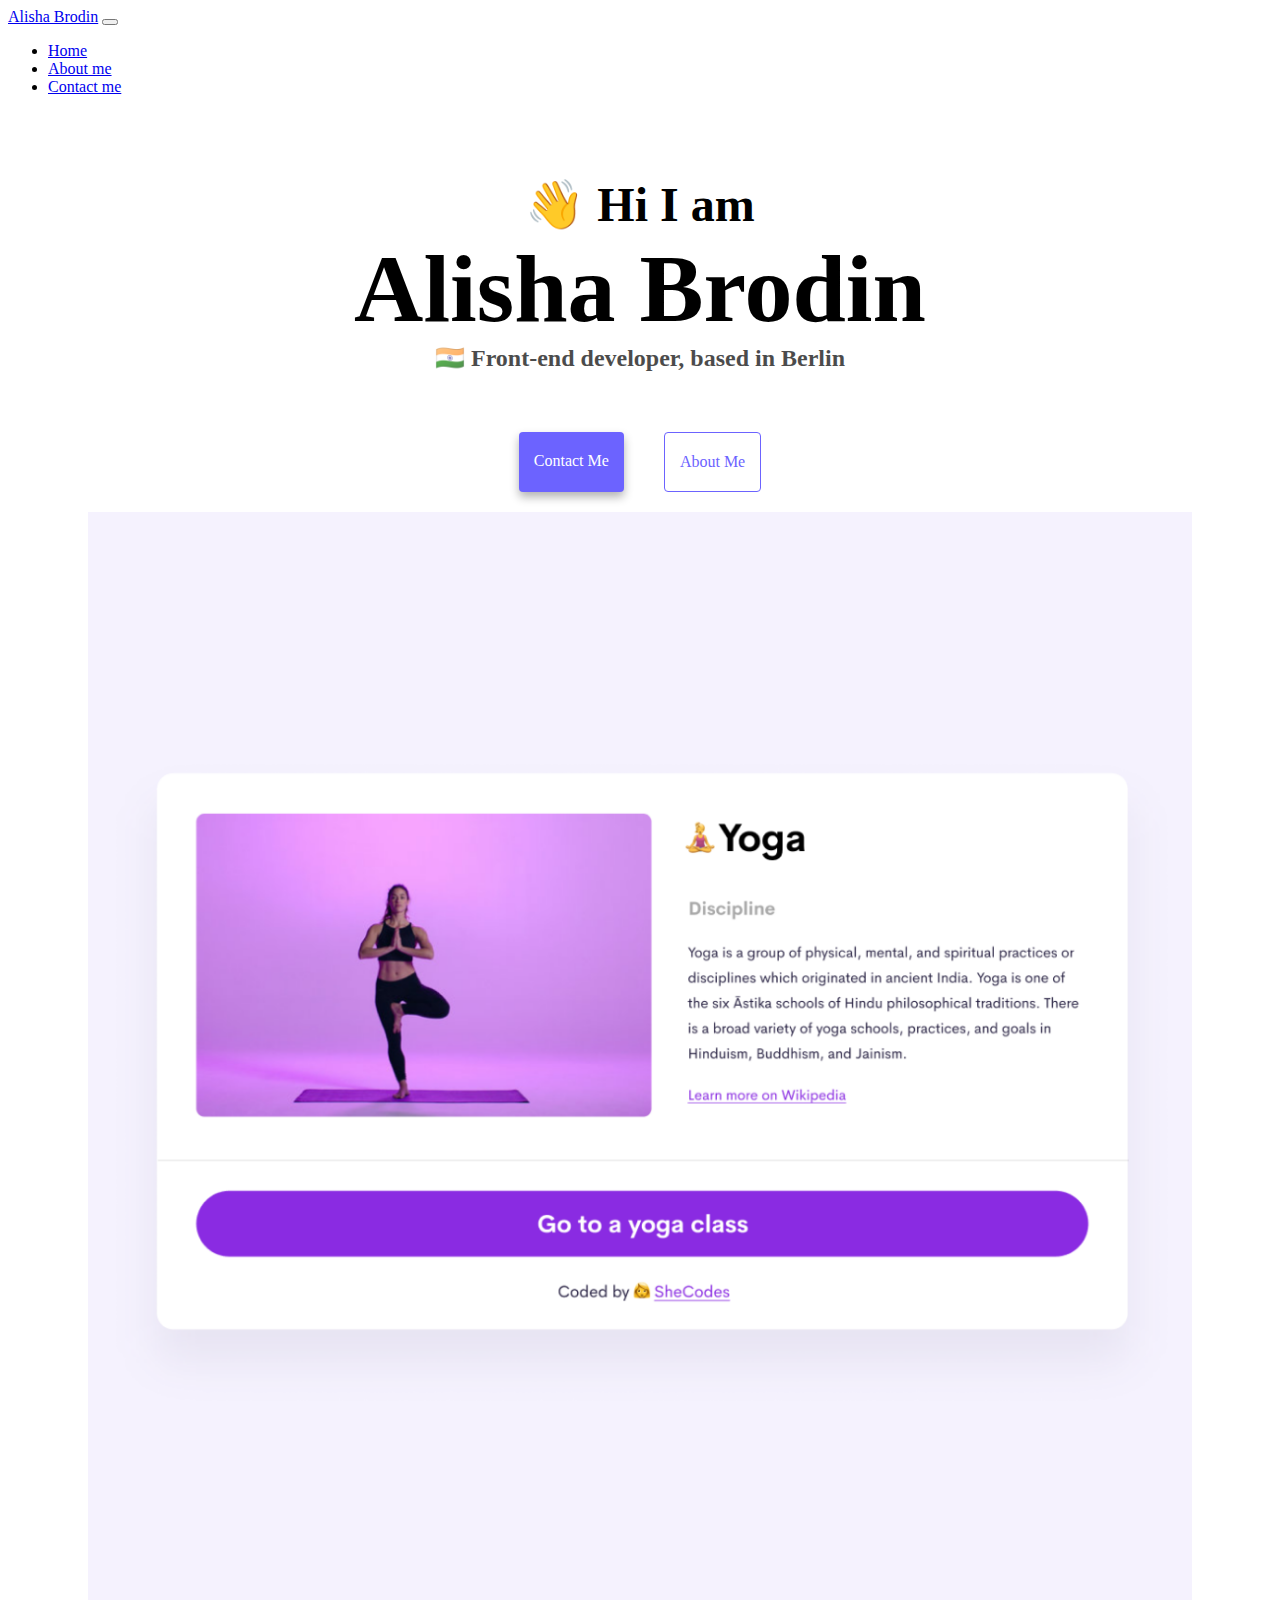
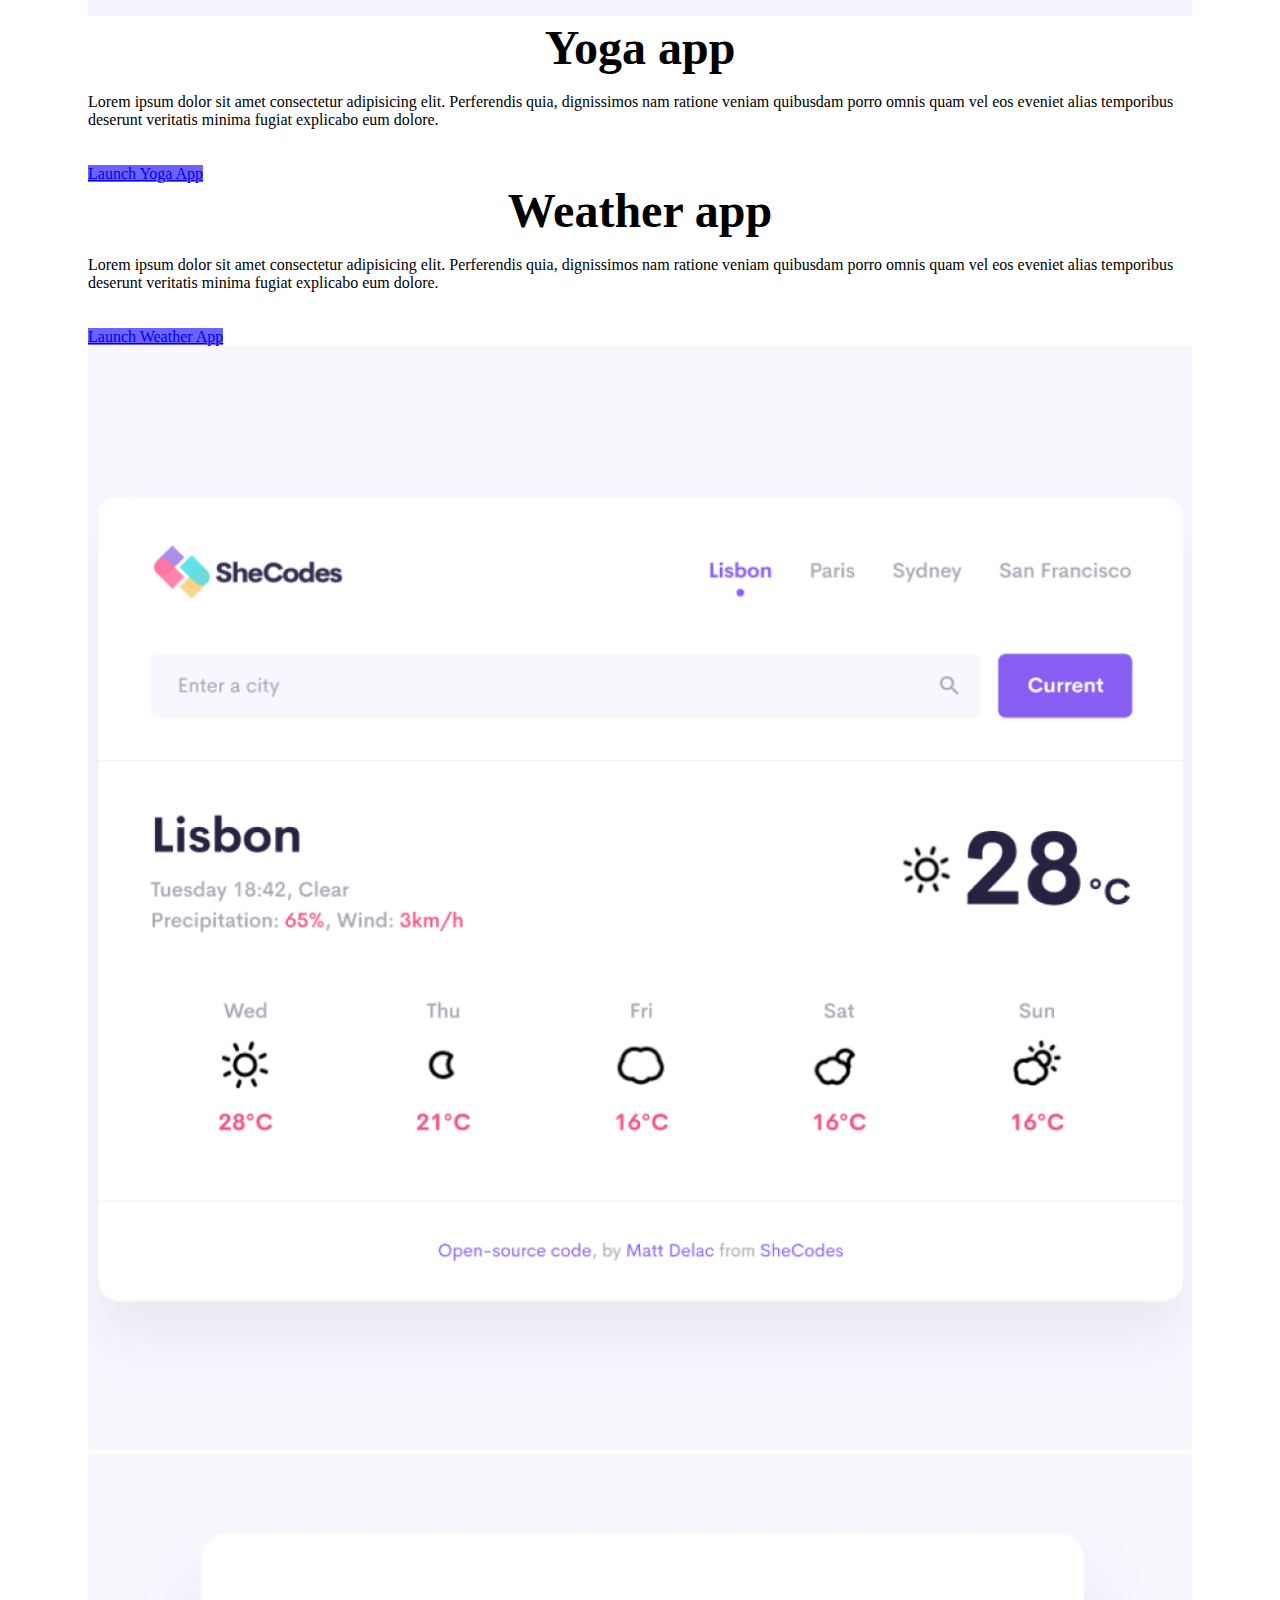
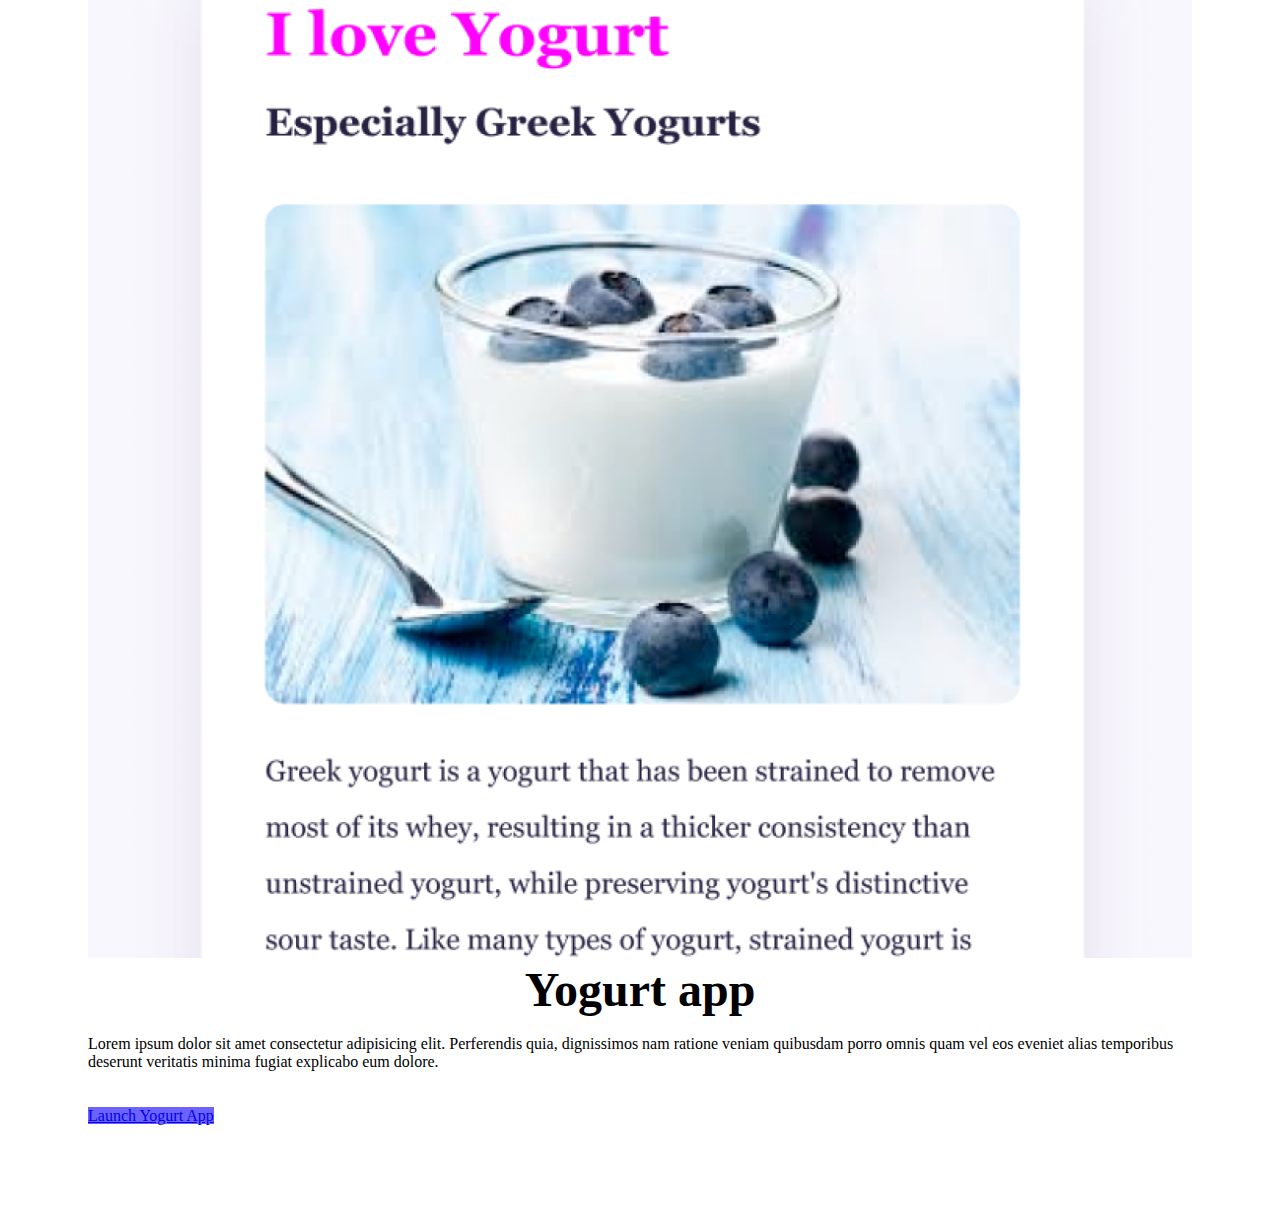
==== index.html @ a8fb0ecf "My web page-code from scratch with dummy text" ====
<!DOCTYPE html>
<html lang="en">

<head>
    <meta charset="UTF-8" />
    <meta http-equiv="X-UA-Compatible" content="IE=edge" />
    <meta name="viewport" content="width=device-width, initial-scale=1.0" />
    <meta name="description" content="Alisha Brodin,Front end developer based in europe and the projects done.">
    <title>Alisha Brodin-Front end developer</title>
    <link href="https://cdn.jsdelivr.net/npm/bootstrap@5.3.2/dist/css/bootstrap.min.css" rel="stylesheet"
        integrity="sha384-T3c6CoIi6uLrA9TneNEoa7RxnatzjcDSCmG1MXxSR1GAsXEV/Dwwykc2MPK8M2HN" crossorigin="anonymous" />
    <script src="https://cdn.jsdelivr.net/npm/bootstrap@5.3.2/dist/js/bootstrap.bundle.min.js"
        integrity="sha384-C6RzsynM9kWDrMNeT87bh95OGNyZPhcTNXj1NW7RuBCsyN/o0jlpcV8Qyq46cDfL"
        crossorigin="anonymous"></script>
    <link rel="stylesheet" href="style.css" />
</head>

<body>
    <nav class="navbar fixed-top navbar-expand-lg bg-body-tertiary">
        <div class="container">
            <a class="navbar-brand" href="index.html">Alisha Brodin</a>
            <button class="navbar-toggler" type="button" data-bs-toggle="collapse" data-bs-target="#navbarNav"
                aria-controls="navbarNav" aria-expanded="false" aria-label="Toggle navigation">
                <span class="navbar-toggler-icon"></span>
            </button>
            <div class="collapse navbar-collapse" id="navbarNav">
                <ul class="navbar-nav">
                    <li class="nav-item">
                        <a class="nav-link active" aria-current="page" href="index.html">Home</a>
                    </li>
                    <li class="nav-item">
                        <a class="nav-link" href="about.html">About me</a>
                    </li>
                    <li class="nav-item">
                        <a class="nav-link" href="about.html#contact">Contact me</a>
                    </li>
                </ul>
            </div>
        </div>
    </nav>
    <div class="content" id="name">
        <h2>👋 Hi I am</h2>
        <h1>Alisha Brodin</h1>
        <h3>🇮🇳 Front-end developer, based in Berlin</h3>

        <div class="navigation-links">
            <a href="about.html#contact" class="contact-link">Contact me</a>
            <a href="about.html" class="about-link">About me</a>
        </div>
        <div class="project-1 mt-5 ">
            <div class="row">
                <div class="col-6 ">
                    <img src="images/yoga.png" alt="yoga" class="img-fluid rounded" width="100%" />
                </div>
                <div class="col-sm-6">
                    <h2 class="text-start">Yoga app</h2></br>
                    Lorem ipsum dolor sit amet consectetur adipisicing elit.
                    Perferendis quia, dignissimos nam ratione veniam quibusdam porro
                    omnis quam vel eos eveniet alias temporibus deserunt veritatis
                    minima fugiat explicabo eum dolore.</br></br></br>
                    <a href="index.html#name"
                        class=" yogaAppbtn  border rounded text-decoration-none text-white shadow py-4 px-3">Launch Yoga
                        App</a>
                </div>
            </div>
        </div>
        <div class="project-2 mt-5">
            <div class="row">
                <div class="col-6 ">
                    <h2 class="text-start">Weather app</h2></br>
                    Lorem ipsum dolor sit amet consectetur adipisicing elit.
                    Perferendis quia, dignissimos nam ratione veniam quibusdam porro
                    omnis quam vel eos eveniet alias temporibus deserunt veritatis
                    minima fugiat explicabo eum dolore.</br></br></br>
                    <a href="index.html#name"
                        class=" yogaAppbtn  border rounded text-decoration-none text-white shadow py-4 px-3">Launch
                        Weather App</a>
                </div>
                <div class="col-sm-6">
                    <img src="images/weather.png" alt="weather" class="img-fluid rounded" width="100%" />
                </div>
            </div>
        </div>
        <div class="project-3 mt-5">
            <div class="row">
                <div class="col-sm-6">
                    <img src="images/yogurt.png" alt="yoga" class="img-fluid rounded" width="100%" />
                </div>
                <div class="col-sm-6 ">
                    <h2 class="text-start">Yogurt app</h2></br>
                    Lorem ipsum dolor sit amet consectetur adipisicing elit.
                    Perferendis quia, dignissimos nam ratione veniam quibusdam porro
                    omnis quam vel eos eveniet alias temporibus deserunt veritatis
                    minima fugiat explicabo eum dolore.</br></br></br>
                    <a href="index.html#name"
                        class=" yogaAppbtn  border rounded text-decoration-none text-white shadow py-4 px-3">Launch
                        Yogurt App</a>
                </div>
            </div>
        </div>
    </div>
</body>

</html>
---- style.css ----
:root {
    --primary-color: #6c63ff;
    --secondary-color: #f5f2fe;
    --box-shadow: 0 5px 10px rgba(0, 0, 0, 0.3);
}

.content {
    margin: 80px;
}

h1,
h2,
h3 {
    text-align: center;
    margin: 0;
}

h1 {
    font-size: 96px;
}

h2 {
    font-size: 48px;
}

h3 {
    font-size: 24px;
    opacity: 0.7;
}

p {
    background: var(--secondary-color);
    padding: 20px;
    border-radius: 4px;
    font-size: 18px;
    line-height: 1.5;
    text-align: center;
}

.navigation-links {
    display: flex;
    margin-top: 40px;
    justify-content: center;
}

.navigation-links a {
    margin: 20px;
    border-radius: 4px;
    padding: 20px 15px;
    text-decoration: none;
    text-transform: capitalize;
}

.contact-link {
    background: var(--primary-color);
    box-shadow: var(--box-shadow);
    color: white;
}

.about-link {
    color: var(--primary-color);
    border: 1px solid var(--primary-color);
}

.homepage-link {
    color: var(--primary-color);
    text-align: center;
    display: block;
}

.about-paragraphs {
    display: flex;
    margin: 30px 0;
}

.about-paragraphs p {
    margin: 10px;
}

.email-link {
    display: flex;
    justify-content: center;
    color: var(--primary-color);
    font-size: 28px;
    text-decoration: none;
}

.email-link:hover {
    text-decoration: underline;
}

.yogaAppbtn {
    background: var(--primary-color);
}
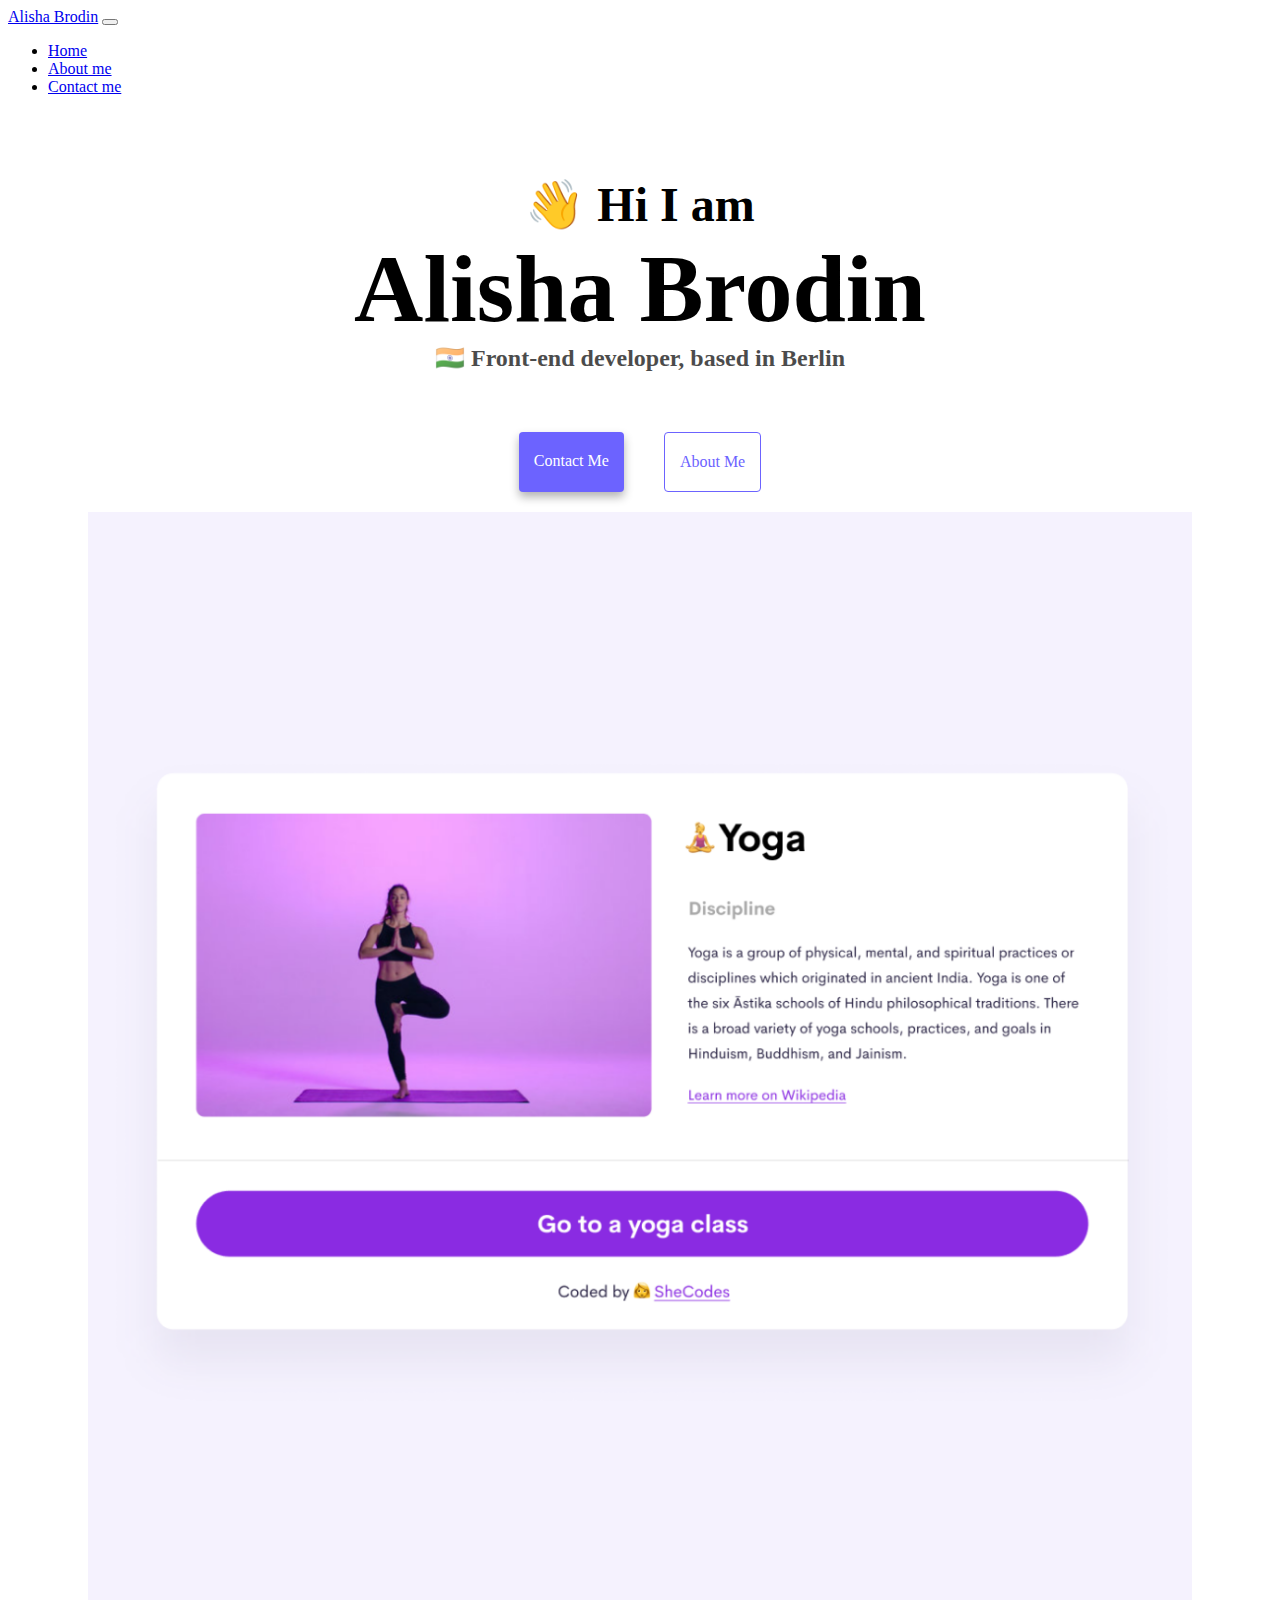
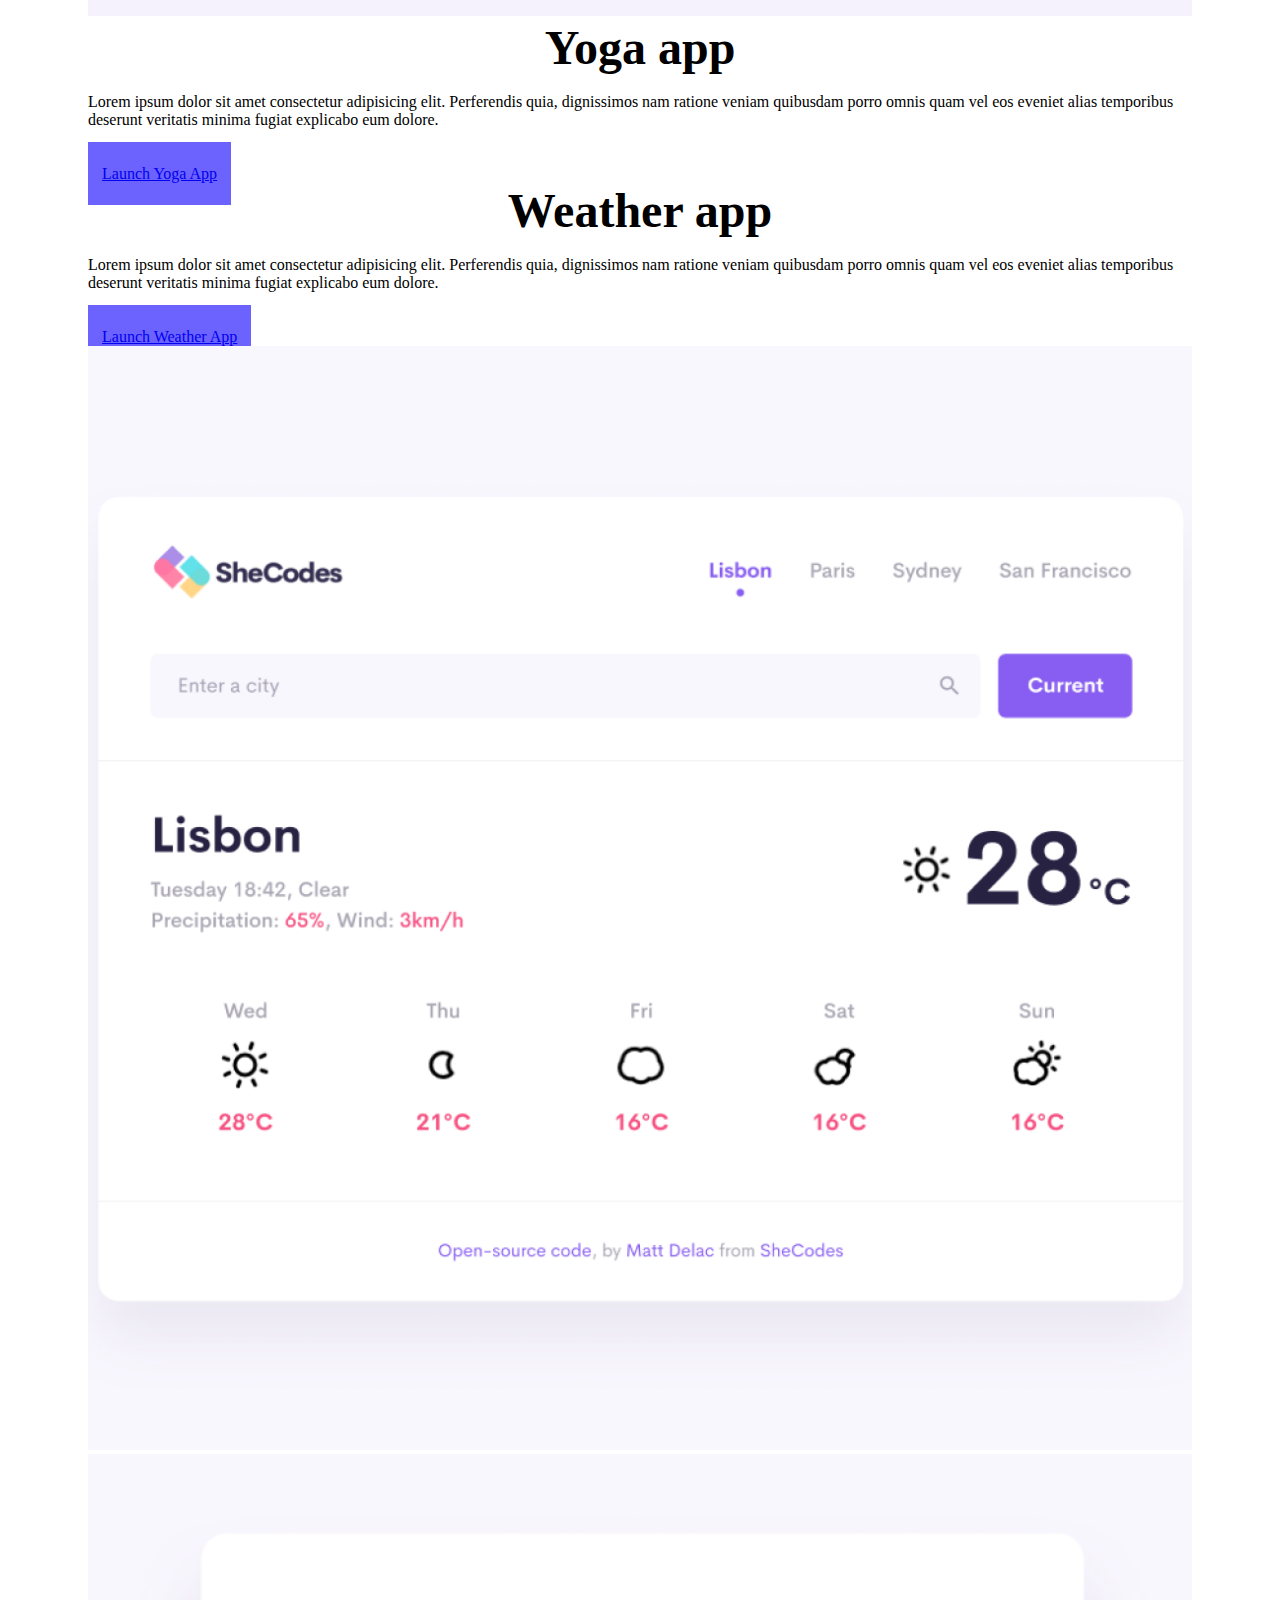
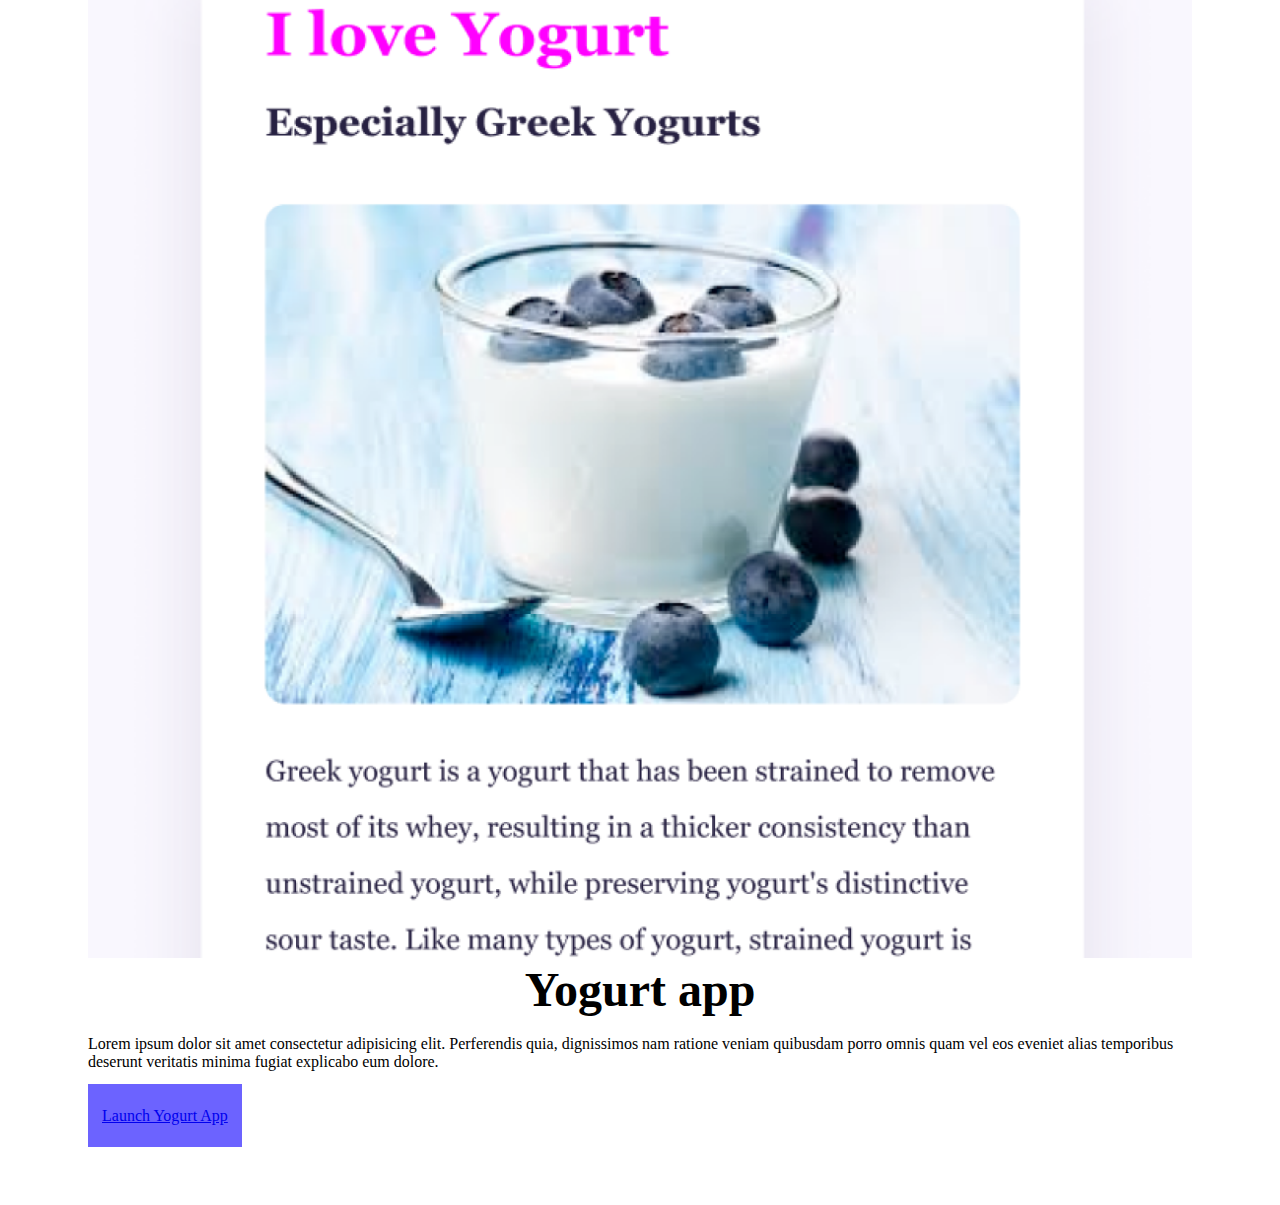
==== commit 9f9f07b6: "Added media query for screen Ipad Mini" ====
--- a/index.html
+++ b/index.html
@@ -57,9 +57,9 @@
                     Lorem ipsum dolor sit amet consectetur adipisicing elit.
                     Perferendis quia, dignissimos nam ratione veniam quibusdam porro
                     omnis quam vel eos eveniet alias temporibus deserunt veritatis
-                    minima fugiat explicabo eum dolore.</br></br></br>
+                    minima fugiat explicabo eum dolore.</br></br><br class="hide"/>
                     <a href="index.html#name"
-                        class=" yogaAppbtn  border rounded text-decoration-none text-white shadow py-4 px-3">Launch Yoga
+                        class=" yogaAppbtn  border rounded text-decoration-none text-white shadow ">Launch Yoga
                         App</a>
                 </div>
             </div>
@@ -71,9 +71,9 @@
                     Lorem ipsum dolor sit amet consectetur adipisicing elit.
                     Perferendis quia, dignissimos nam ratione veniam quibusdam porro
                     omnis quam vel eos eveniet alias temporibus deserunt veritatis
-                    minima fugiat explicabo eum dolore.</br></br></br>
+                    minima fugiat explicabo eum dolore.</br></br><br class="hide" />
                     <a href="index.html#name"
-                        class=" yogaAppbtn  border rounded text-decoration-none text-white shadow py-4 px-3">Launch
+                        class=" yogaAppbtn  border rounded text-decoration-none text-white shadow ">Launch
                         Weather App</a>
                 </div>
                 <div class="col-sm-6">
@@ -91,9 +91,9 @@
                     Lorem ipsum dolor sit amet consectetur adipisicing elit.
                     Perferendis quia, dignissimos nam ratione veniam quibusdam porro
                     omnis quam vel eos eveniet alias temporibus deserunt veritatis
-                    minima fugiat explicabo eum dolore.</br></br></br>
+                    minima fugiat explicabo eum dolore.</br></br><br class="hide" />
                     <a href="index.html#name"
-                        class=" yogaAppbtn  border rounded text-decoration-none text-white shadow py-4 px-3">Launch
+                        class=" yogaAppbtn  border rounded text-decoration-none text-white shadow ">Launch
                         Yogurt App</a>
                 </div>
             </div>
--- a/style.css
+++ b/style.css
@@ -91,4 +91,20 @@
 
 .yogaAppbtn {
     background: var(--primary-color);
-}+padding: 23px 14px;
+}
+
+ @media only screen and (max-width:819px) and (min-width:768px) { 
+h2{text-align: center;
+font-size: 36px;}
+
+.yogaAppbtn{
+
+padding: 13px 10px;
+}
+.hide{
+    display: none;
+}
+    
+}
+    
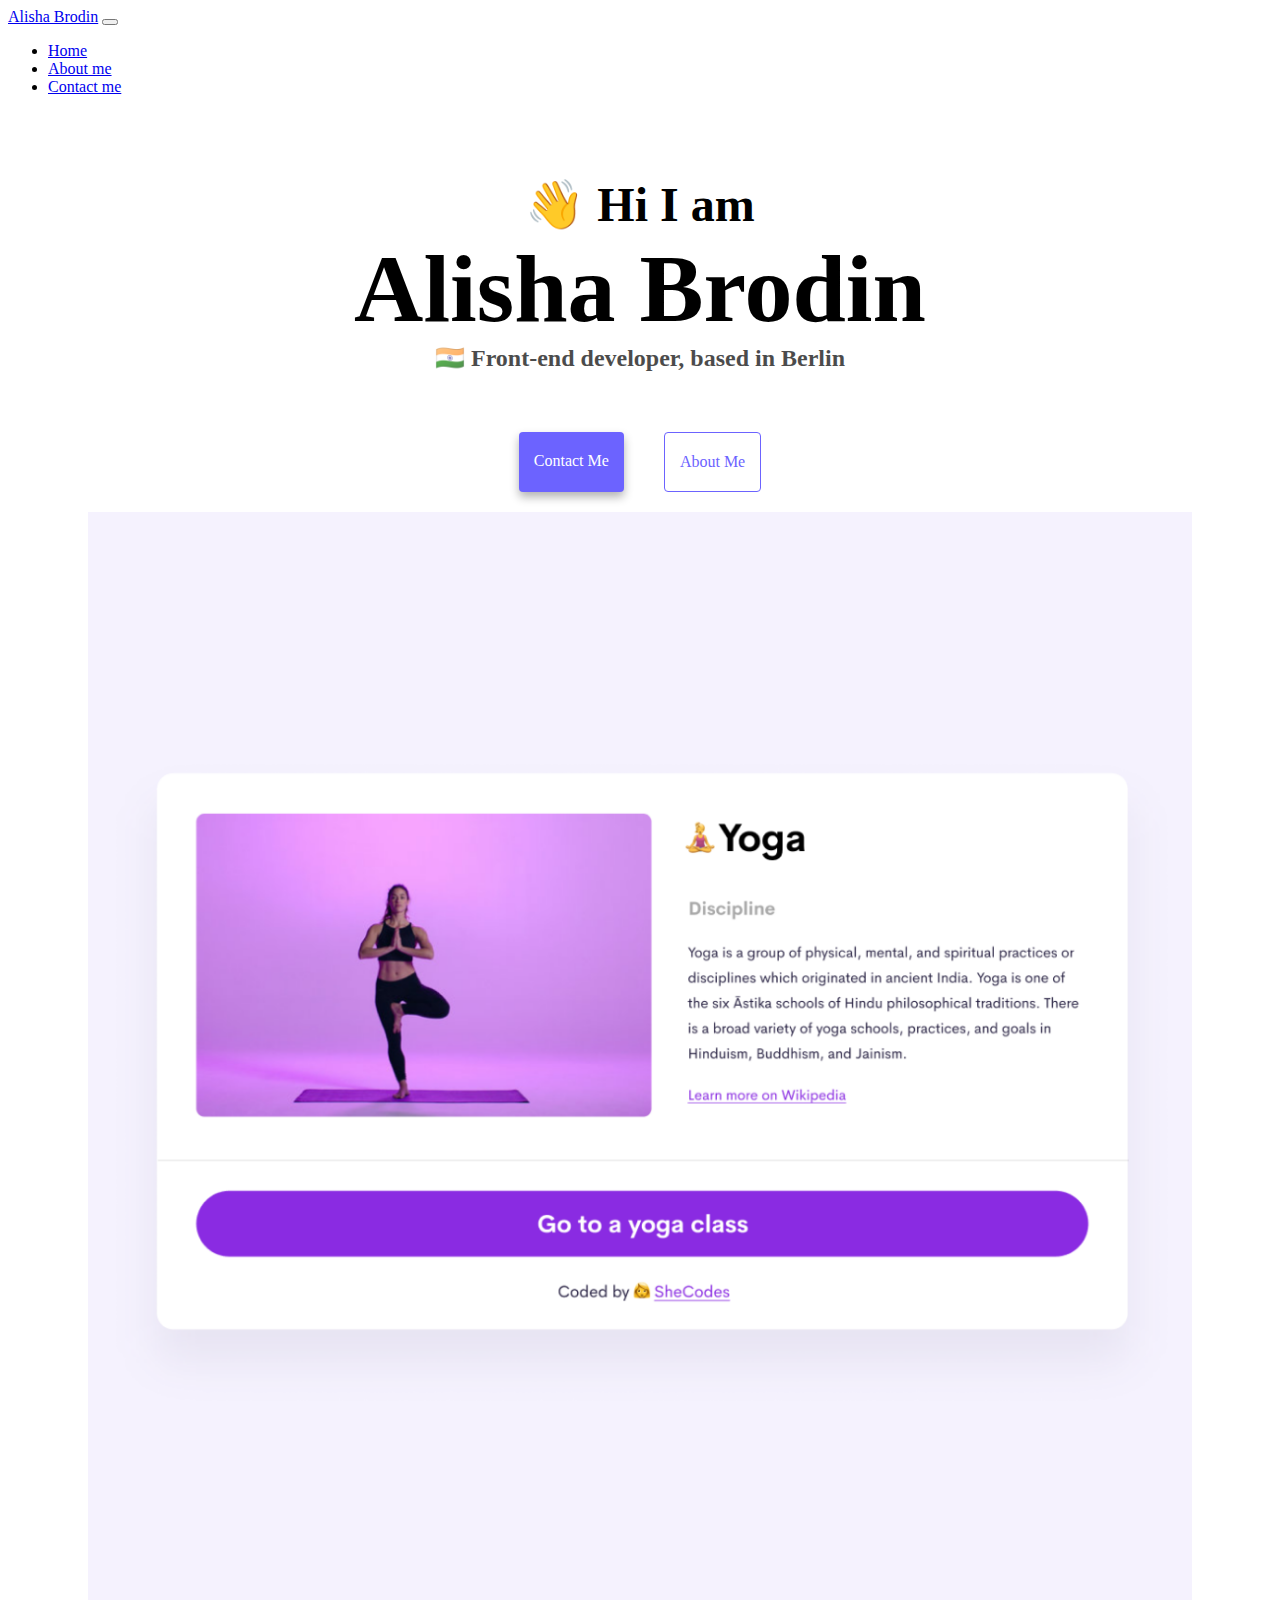
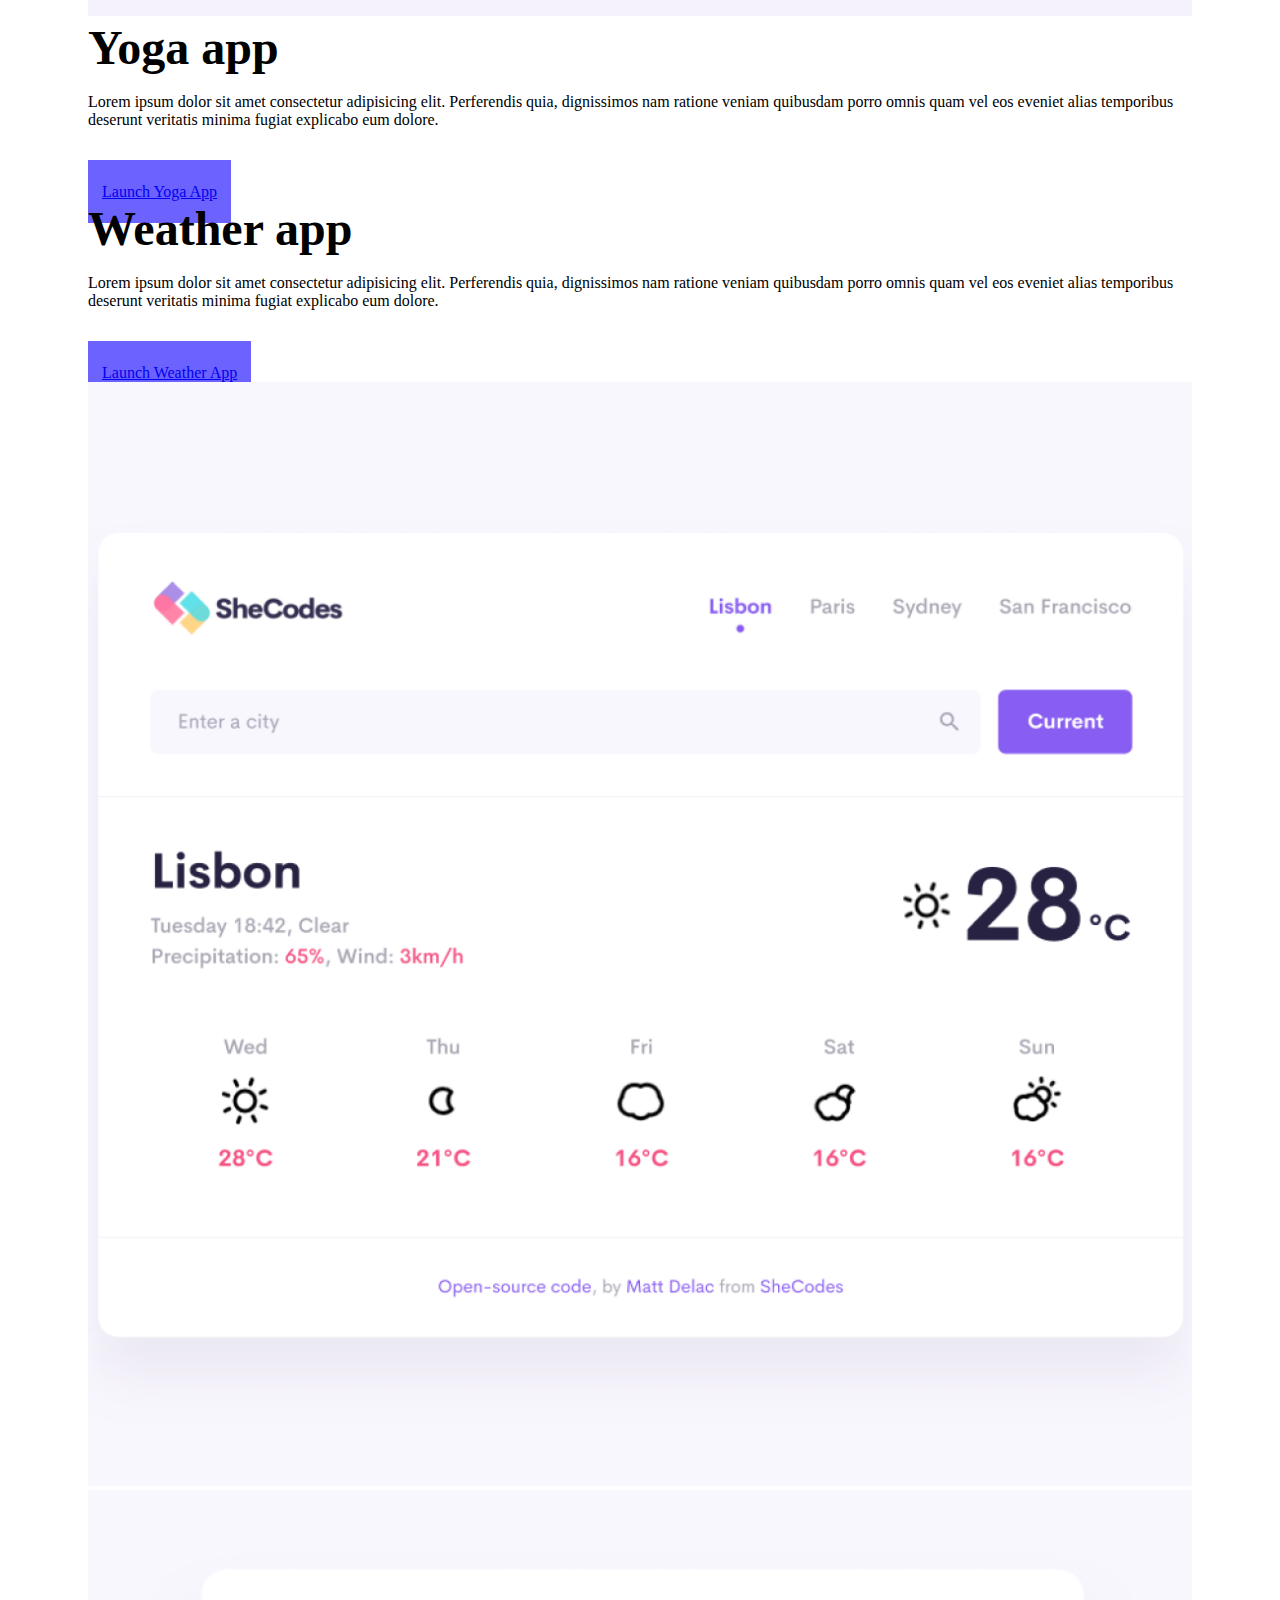
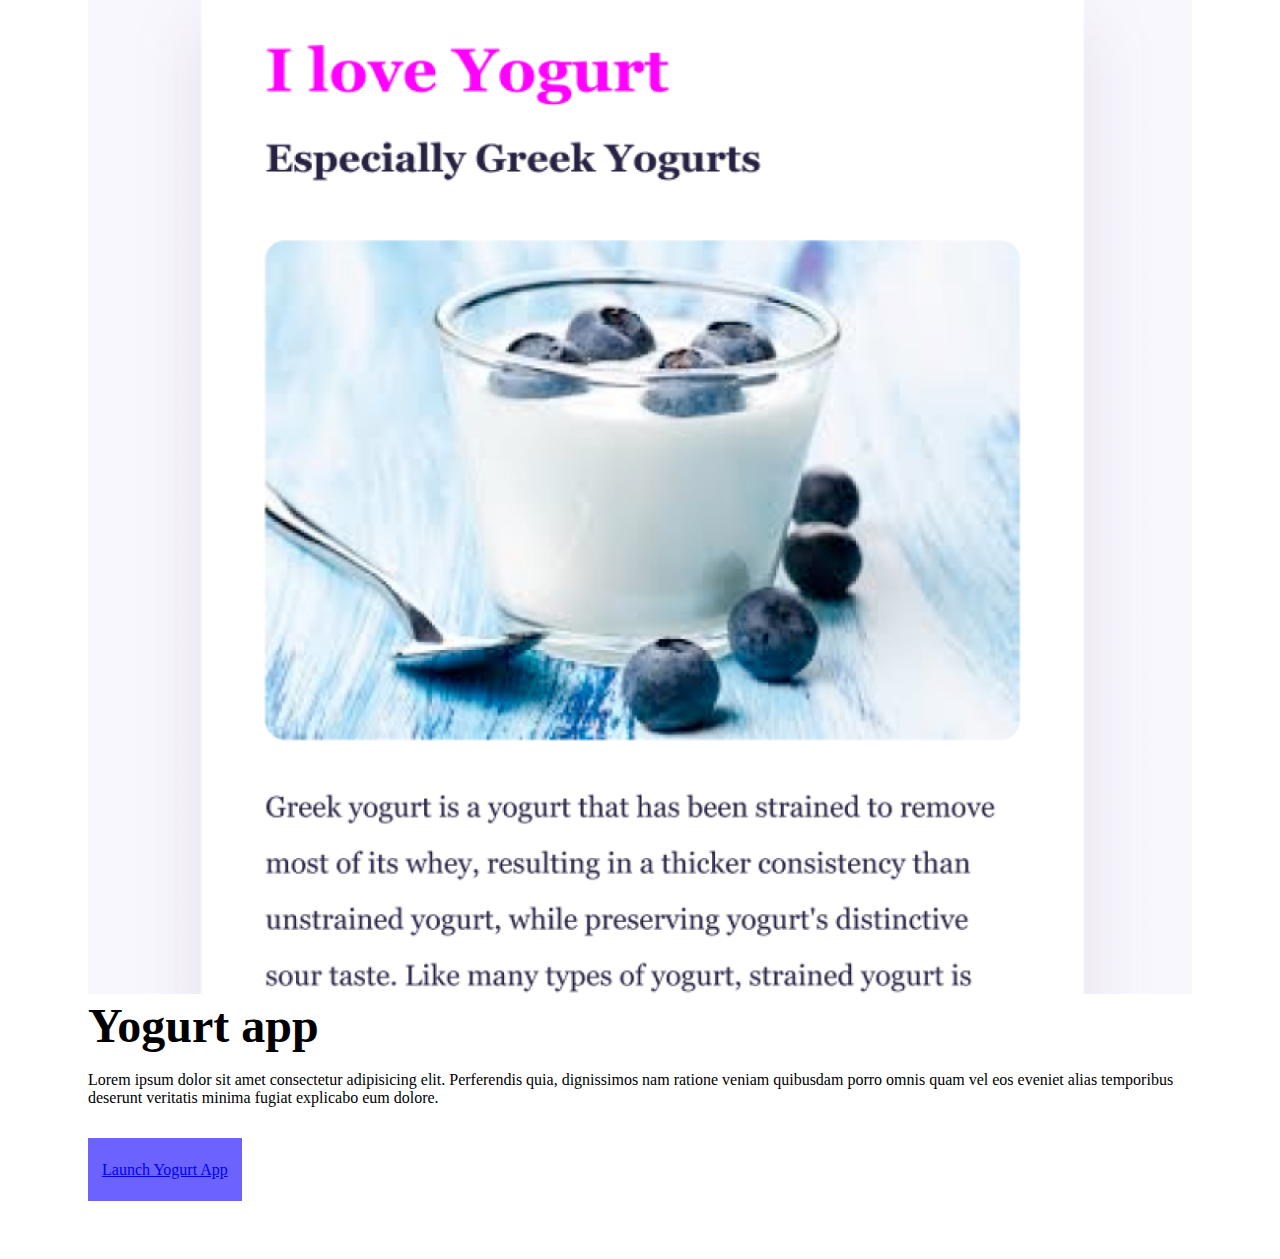
==== commit 48169866: "Updated the code to accomodate small screen view and the SEO" ====
--- a/index.html
+++ b/index.html
@@ -29,10 +29,10 @@
                         <a class="nav-link active" aria-current="page" href="index.html">Home</a>
                     </li>
                     <li class="nav-item">
-                        <a class="nav-link" href="about.html">About me</a>
+                        <a class="nav-link" href="about.html" >About me</a>
                     </li>
                     <li class="nav-item">
-                        <a class="nav-link" href="about.html#contact">Contact me</a>
+                        <a class="nav-link" href="about.html#contact" >Contact me</a>
                     </li>
                 </ul>
             </div>
@@ -44,20 +44,20 @@
         <h3>🇮🇳 Front-end developer, based in Berlin</h3>
 
         <div class="navigation-links">
-            <a href="about.html#contact" class="contact-link">Contact me</a>
-            <a href="about.html" class="about-link">About me</a>
+            <a href="about.html#contact" class="contact-link" title="Click here to contact me via email">Contact me</a>
+            <a href="about.html" class="about-link" title="Click here to know more about me">About me</a>
         </div>
         <div class="project-1 mt-5 ">
             <div class="row">
-                <div class="col-6 ">
-                    <img src="images/yoga.png" alt="yoga" class="img-fluid rounded" width="100%" />
+                <div class="col-sm-6 media-col  ">
+                    <img src="images/yoga.png" alt="yoga" class="img-fluid rounded media-img" width="100%" alt="A women doing yoga pose"/>
                 </div>
                 <div class="col-sm-6">
-                    <h2 class="text-start">Yoga app</h2></br>
-                    Lorem ipsum dolor sit amet consectetur adipisicing elit.
+                    <h2 class="sub-heading">Yoga app</h2></br>
+                   <section>Lorem ipsum dolor sit amet consectetur adipisicing elit.
                     Perferendis quia, dignissimos nam ratione veniam quibusdam porro
                     omnis quam vel eos eveniet alias temporibus deserunt veritatis
-                    minima fugiat explicabo eum dolore.</br></br><br class="hide"/>
+                    minima fugiat explicabo eum dolore.</section></br><br><br class="hide"/>
                     <a href="index.html#name"
                         class=" yogaAppbtn  border rounded text-decoration-none text-white shadow ">Launch Yoga
                         App</a>
@@ -66,32 +66,32 @@
         </div>
         <div class="project-2 mt-5">
             <div class="row">
-                <div class="col-6 ">
-                    <h2 class="text-start">Weather app</h2></br>
-                    Lorem ipsum dolor sit amet consectetur adipisicing elit.
+                <div class="col-sm-6 ">
+                    <h2 class="sub-heading">Weather app</h2></br>
+                   <section>Lorem ipsum dolor sit amet consectetur adipisicing elit.
                     Perferendis quia, dignissimos nam ratione veniam quibusdam porro
                     omnis quam vel eos eveniet alias temporibus deserunt veritatis
-                    minima fugiat explicabo eum dolore.</br></br><br class="hide" />
+                    minima fugiat explicabo eum dolore.</section></br></br><br class="hide" />
                     <a href="index.html#name"
                         class=" yogaAppbtn  border rounded text-decoration-none text-white shadow ">Launch
                         Weather App</a>
                 </div>
-                <div class="col-sm-6">
-                    <img src="images/weather.png" alt="weather" class="img-fluid rounded" width="100%" />
+                <div class="col-sm-6 media-col ">
+                    <img src="images/weather.png" alt="Image of the Weather App built" class="img-fluid rounded media-img" width="100%" />
                 </div>
             </div>
         </div>
         <div class="project-3 mt-5">
             <div class="row">
-                <div class="col-sm-6">
-                    <img src="images/yogurt.png" alt="yoga" class="img-fluid rounded" width="100%" />
+                <div class="col-sm-6 media-col ">
+                    <img src="images/yogurt.png" alt="A picture of yogurt in a cup topped with blue berries" class="img-fluid rounded media-img" width="100%" />
                 </div>
                 <div class="col-sm-6 ">
-                    <h2 class="text-start">Yogurt app</h2></br>
-                    Lorem ipsum dolor sit amet consectetur adipisicing elit.
+                    <h2 class="sub-heading">Yogurt app</h2></br>
+                   <section>Lorem ipsum dolor sit amet consectetur adipisicing elit.
                     Perferendis quia, dignissimos nam ratione veniam quibusdam porro
                     omnis quam vel eos eveniet alias temporibus deserunt veritatis
-                    minima fugiat explicabo eum dolore.</br></br><br class="hide" />
+                    minima fugiat explicabo eum dolore.</section><br><br><br class="hide" />
                     <a href="index.html#name"
                         class=" yogaAppbtn  border rounded text-decoration-none text-white shadow ">Launch
                         Yogurt App</a>
--- a/style.css
+++ b/style.css
@@ -4,8 +4,12 @@
     --box-shadow: 0 5px 10px rgba(0, 0, 0, 0.3);
 }
 
-.content {
+.content{
     margin: 80px;
+}
+
+.content-about-page {
+    margin: 80px 10px;
 }
 
 h1,
@@ -26,6 +30,10 @@
 h3 {
     font-size: 24px;
     opacity: 0.7;
+}
+
+.margin-4{
+    margin: 1.5rem;
 }
 
 p {
@@ -70,7 +78,7 @@
 
 .about-paragraphs {
     display: flex;
-    margin: 30px 0;
+    margin: 12px 0;
 }
 
 .about-paragraphs p {
@@ -94,6 +102,18 @@
 padding: 23px 14px;
 }
 
+.sub-heading{
+    text-align: left;
+}
+
+#contact{
+    margin-top: 30px;
+}
+/* Media Query  */
+
+
+
+
  @media only screen and (max-width:819px) and (min-width:768px) { 
 h2{text-align: center;
 font-size: 36px;}
@@ -106,5 +126,99 @@
     display: none;
 }
     
-}
+} 
+
+
+@media only screen and (max-width: 430px) {
+ 
+.project-1,.project-2,.project-3{
+    text-align: center;  
+   
+}
+.media-col{
+    display:none
+}
+
+.project-1{
+    margin-top: 15px !important;
+}
+.sub-heading{
+    text-align: center;
+}
+.content{
+    margin:103px 13px;
+}
+h2 {
+    font-size: 29px;
+    margin-top: 10px ;
+}
+h1 {
+    font-size: 45px;
+    margin-top: 10px;
+}
+h3 {
+    font-size: 24px;
+    opacity: 0.7;
+    line-height: 1.5;
+    margin:5px 0;
+}
+.navigation-links {
+   
+    margin-top: 18px;      
     
+}
+.navigation-links a { 
+
+margin: 18px;
+    border-radius: 4px;
+    padding: 18px 10px
+
+}
+p{
+    padding: 1px 10px;
+}
+
+.project-2,.project-3{
+    margin-top: 1px;
+}
+.hide {
+    display: none;
+}
+
+.content-about-page{
+    margin: 95px 0 0 0 !important;
+}
+
+
+.about-paragraphs{
+    margin: 30px 0;
+    padding: 0 10px;
+}
+.about-page-container{
+   
+    margin: 0;
+}
+
+section{
+    font-size: 18px;
+        line-height: 1.5;
+        text-align: center;
+        padding: 2px;
+}
+
+
+.yogaAppbtn{
+    display: block;
+    margin: 0 11px;
+}
+
+.col-sm-4{
+    margin-bottom: 25px;
+}
+#contact{
+    font-size: 20px;
+}
+}
+
+
+
